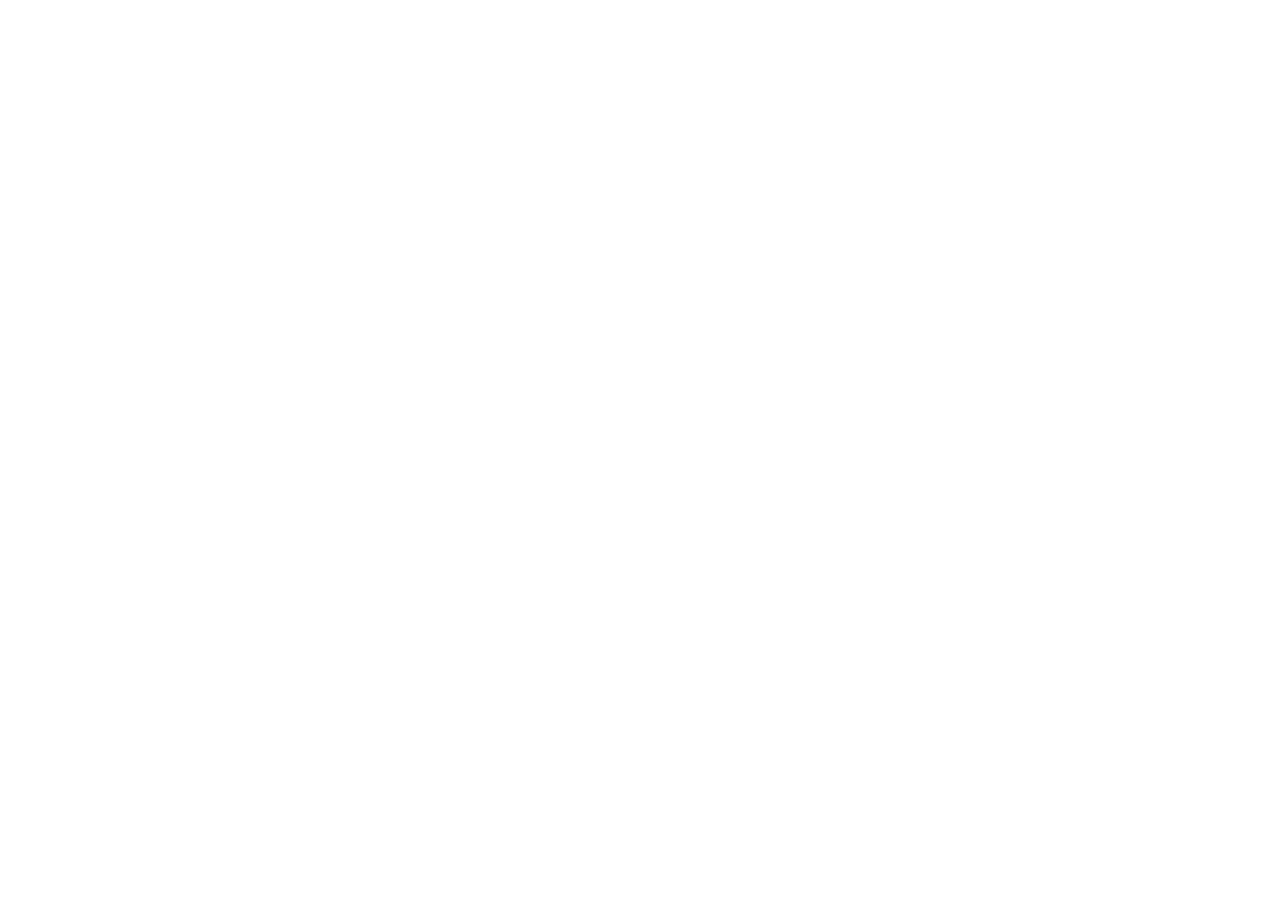
==== index.html @ cf23c6d0 "Added bootstrap CDN" ====
<!DOCTYPE html>
<html lang="en">
<head>
    <meta charset="UTF-8">
    <meta http-equiv="X-UA-Compatible" content="IE=edge">
    <meta name="viewport" content="width=device-width, initial-scale=1.0">
    <!--bootstrap css-->
    <link href="https://cdn.jsdelivr.net/npm/bootstrap@5.1.3/dist/css/bootstrap.min.css" rel="stylesheet">
    
    <title>Akan Names</title>
</head>
<body>
    <!--bootstrap js-->
    <script src="https://cdn.jsdelivr.net/npm/bootstrap@5.1.3/dist/js/bootstrap.bundle.min.js" ></script>    
</body>
</html>
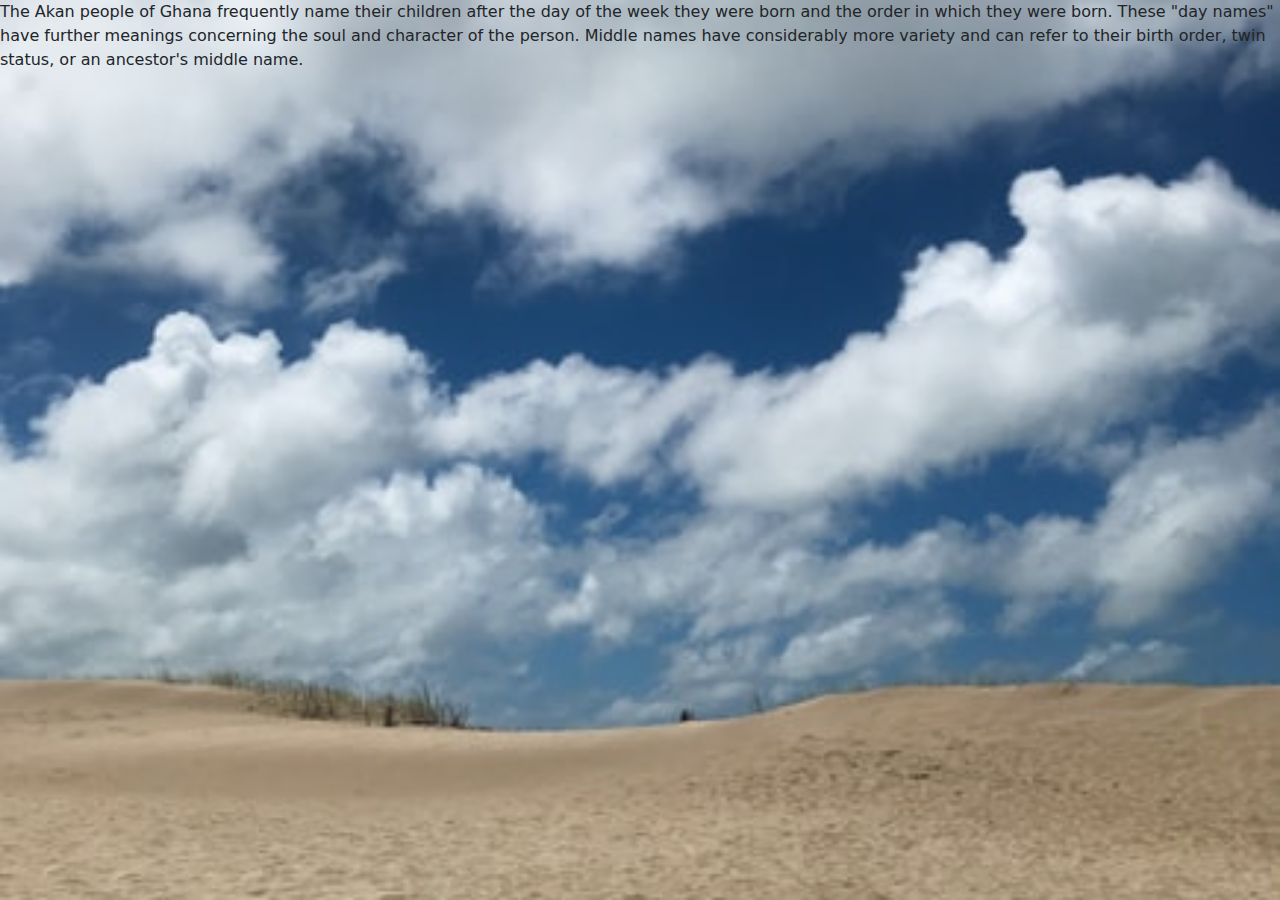
==== commit b87babe1: "added backgound image" ====
--- a/index.html
+++ b/index.html
@@ -6,10 +6,18 @@
     <meta name="viewport" content="width=device-width, initial-scale=1.0">
     <!--bootstrap css-->
     <link href="https://cdn.jsdelivr.net/npm/bootstrap@5.1.3/dist/css/bootstrap.min.css" rel="stylesheet">
-    
+    <link rel="stylesheet" href="style.css">
     <title>Akan Names</title>
 </head>
 <body>
+    <div class="background_image">
+        <p class="main_content">
+            The Akan people of Ghana frequently name their children after the day of the week they were born and the order in which they were born. These "day names" have further meanings concerning the soul and character of the person. Middle names have considerably more variety and can refer to their birth order, twin status, or an ancestor's middle name.
+        </p>
+
+    </div>
+   
+    
     <!--bootstrap js-->
     <script src="https://cdn.jsdelivr.net/npm/bootstrap@5.1.3/dist/js/bootstrap.bundle.min.js" ></script>    
 </body>
--- a/style.css
+++ b/style.css
@@ -0,0 +1,34 @@
+.background_image{
+  background-image: url(/IMG/Akan);
+  background-size: cover;
+  height: 100vh;
+  width: 100vw;
+  background-repeat: no-repeat;
+  background-position: center;
+  background-attachment: fixed;
+}
+
+
+
+
+
+
+
+
+
+
+
+
+
+
+
+/* .background{
+  background-image: url(./IMG/community.html);
+  height: 100vh;
+  width: 100vw;
+  background-position: center;
+  background-repeat: no-repeat;
+  background-size: cover;
+ */
+}
+  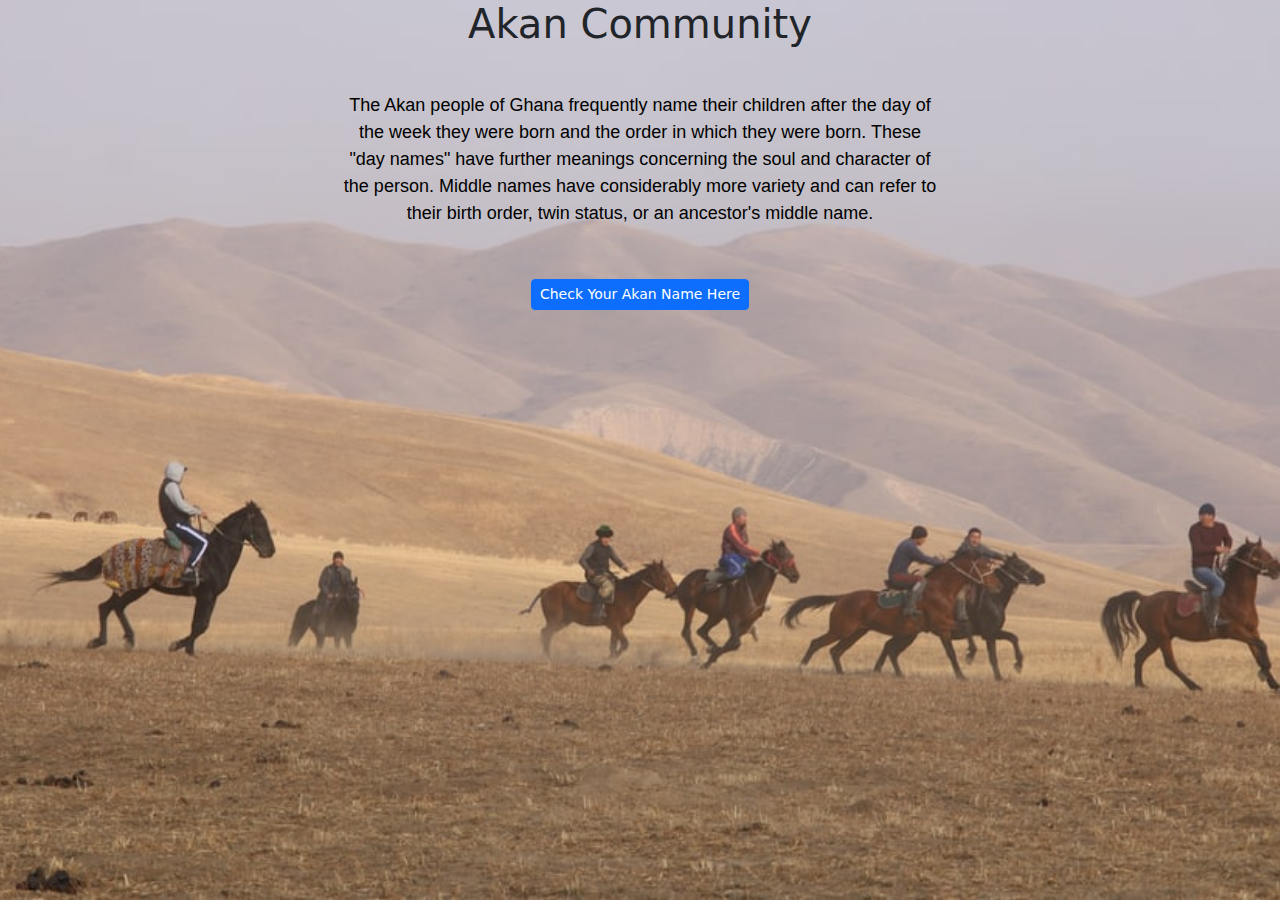
==== commit 28c5e8d9: "posioned my image and text" ====
--- a/index.html
+++ b/index.html
@@ -11,9 +11,13 @@
 </head>
 <body>
     <div class="background_image">
+        <h1>Akan Community</h1>
         <p class="main_content">
             The Akan people of Ghana frequently name their children after the day of the week they were born and the order in which they were born. These "day names" have further meanings concerning the soul and character of the person. Middle names have considerably more variety and can refer to their birth order, twin status, or an ancestor's middle name.
         </p>
+        <div class="button">
+            <button type="button" class="btn btn-primary btn-sm">Check Your Akan Name Here</button>
+        </div>
 
     </div>
    
--- a/style.css
+++ b/style.css
@@ -1,11 +1,46 @@
+@import url('https://fonts.googleapis.com/css2?family=Montserrat:wght@100&display=swap');
+*{
+  margin: 0;
+  padding: 0;
+  text-align: center;
+}
+
+
+
+
 .background_image{
-  background-image: url(/IMG/Akan);
+  background-image: url(/IMG/horse.jpeg);
   background-size: cover;
   height: 100vh;
   width: 100vw;
   background-repeat: no-repeat;
   background-position: center;
   background-attachment: fixed;
+}
+
+
+.main_content{
+  position: relative;
+
+  margin-top: -5%;
+  color: black;
+  padding: 100px 20px;
+  font-size: large;
+  font-family: 'Lucida Sans', 'Lucida Sans Regular', 'Lucida Grande', 'Lucida Sans Unicode', Geneva, Verdana, sans-serif; 
+
+}
+
+.background_image p{
+  width: 50%;
+  position: relative;
+  left: 25%;
+}
+.button{
+  position: relative;
+  margin-top: -5%;
+  height: 0%;
+  width: 100%;
+
 }
 
 
@@ -22,13 +57,4 @@
 
 
 
-/* .background{
-  background-image: url(./IMG/community.html);
-  height: 100vh;
-  width: 100vw;
-  background-position: center;
-  background-repeat: no-repeat;
-  background-size: cover;
- */
-}
   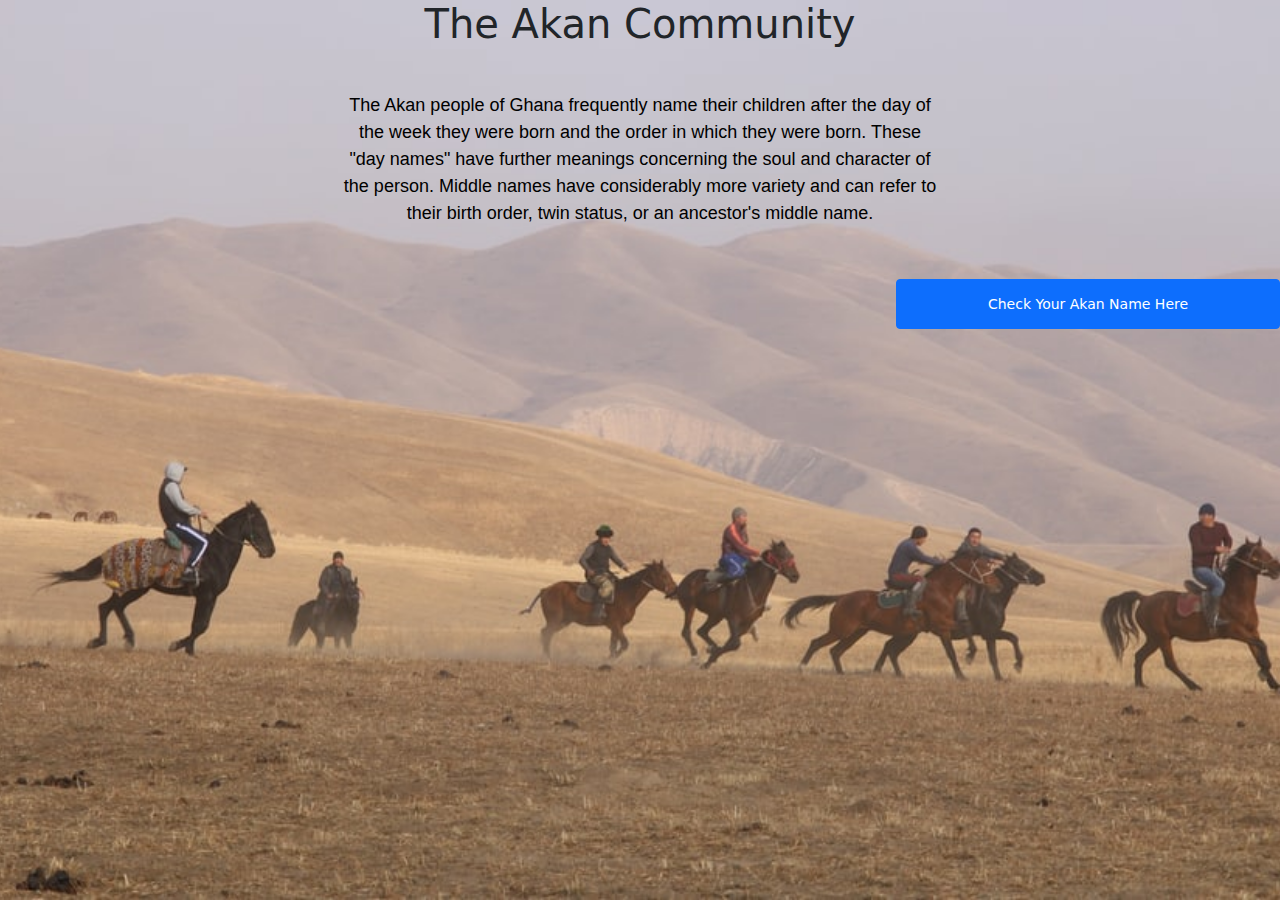
==== commit 22e91f96: "added buttons" ====
--- a/index.html
+++ b/index.html
@@ -10,8 +10,8 @@
     <title>Akan Names</title>
 </head>
 <body>
-    <div class="background_image">
-        <h1>Akan Community</h1>
+        <div class="background_image">
+        <h1>The Akan Community</h1>
         <p class="main_content">
             The Akan people of Ghana frequently name their children after the day of the week they were born and the order in which they were born. These "day names" have further meanings concerning the soul and character of the person. Middle names have considerably more variety and can refer to their birth order, twin status, or an ancestor's middle name.
         </p>
--- a/style.css
+++ b/style.css
@@ -3,6 +3,7 @@
   margin: 0;
   padding: 0;
   text-align: center;
+  box-sizing: border-box;
 }
 
 
@@ -21,14 +22,25 @@
 
 .main_content{
   position: relative;
-
+  display: flex;
   margin-top: -5%;
   color: black;
   padding: 100px 20px;
   font-size: large;
   font-family: 'Lucida Sans', 'Lucida Sans Regular', 'Lucida Grande', 'Lucida Sans Unicode', Geneva, Verdana, sans-serif; 
+}
 
-}
+*,
+*:before
+*:after{
+  padding: 0;
+  margin: 0;
+  box-sizing: border-box;
+  }
+
+  body{
+    background-color: #0a6cf1;
+  }
 
 .background_image p{
   width: 50%;
@@ -40,7 +52,47 @@
   margin-top: -5%;
   height: 0%;
   width: 100%;
+}
+.container{
+  width: 40%;
+  min-width: 450px;
+  border: 1px solid black;
+  position: absolute;
+  transform: translate(-50%, -50%);
+  left: 50%;
+  top: 50%;
+  padding: 50px 30px;
+}
 
+.container *{
+  font-family:"poppins", sans-serif;
+  border: none;
+}
+
+.inputs-wrapper{
+  background-color: #080808;
+  padding: 30px 25px;
+  border-radius: 8px;
+  box-shadow: 0 15px 20px rgba(0, 0, 0, 0);
+}
+input,
+button{
+  height: 50px;
+  background-color: #ffffff;
+  color: #080808;
+  font-weight: 500;
+  border-radius: 5px;
+}
+
+input{
+  width: 60%;
+  padding: 0 20px;
+  font-size: 14px;
+}
+
+button{
+  width: 30%;
+  float: right;
 }
 
 
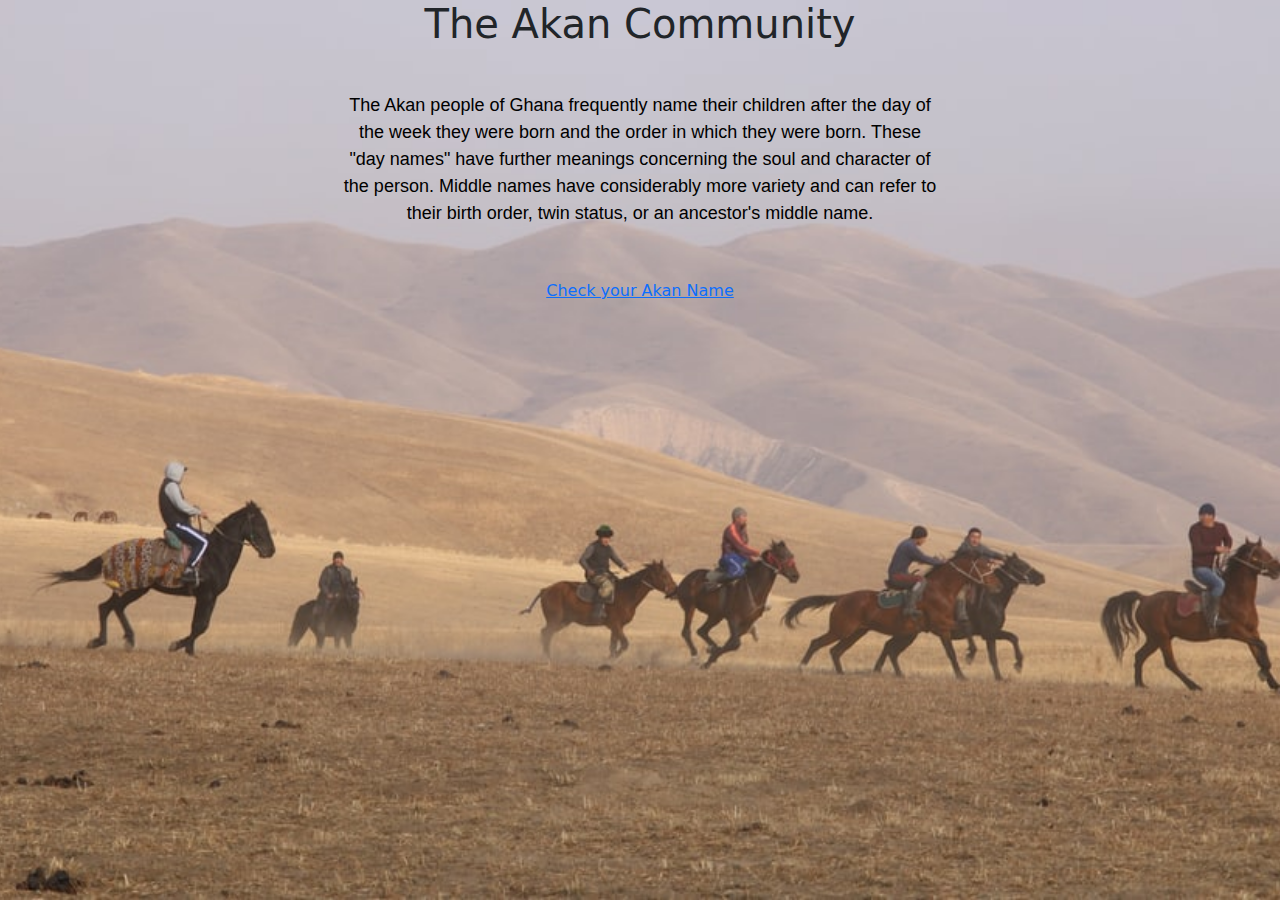
==== commit 0a79ee72: "Added radio button" ====
--- a/index.html
+++ b/index.html
@@ -16,7 +16,8 @@
             The Akan people of Ghana frequently name their children after the day of the week they were born and the order in which they were born. These "day names" have further meanings concerning the soul and character of the person. Middle names have considerably more variety and can refer to their birth order, twin status, or an ancestor's middle name.
         </p>
         <div class="button">
-            <button type="button" class="btn btn-primary btn-sm">Check Your Akan Name Here</button>
+            <!-- <button type="button" class="btn btn-primary btn-sm">Check Your Akan Name Here</button> -->
+            <a href="generate.html">Check your Akan Name</a>
         </div>
 
     </div>
--- a/style.css
+++ b/style.css
@@ -56,7 +56,7 @@
 .container{
   width: 40%;
   min-width: 450px;
-  border: 1px solid black;
+  border: 3px solid black;
   position: absolute;
   transform: translate(-50%, -50%);
   left: 50%;
@@ -70,12 +70,12 @@
 }
 
 .inputs-wrapper{
-  background-color: #080808;
-  padding: 30px 25px;
+  /* background-color: #080808; */
+  /* padding: 30px 25px; */
   border-radius: 8px;
   box-shadow: 0 15px 20px rgba(0, 0, 0, 0);
 }
-input,
+#date-input,
 button{
   height: 50px;
   background-color: #ffffff;
@@ -84,15 +84,20 @@
   border-radius: 5px;
 }
 
-input{
+/* input{
   width: 60%;
   padding: 0 20px;
   font-size: 14px;
-}
+} */
 
-button{
+.generate{
   width: 30%;
   float: right;
+}
+form{
+  /* display: flex; */
+  /* flex-direction: column; */
+
 }
 
 
